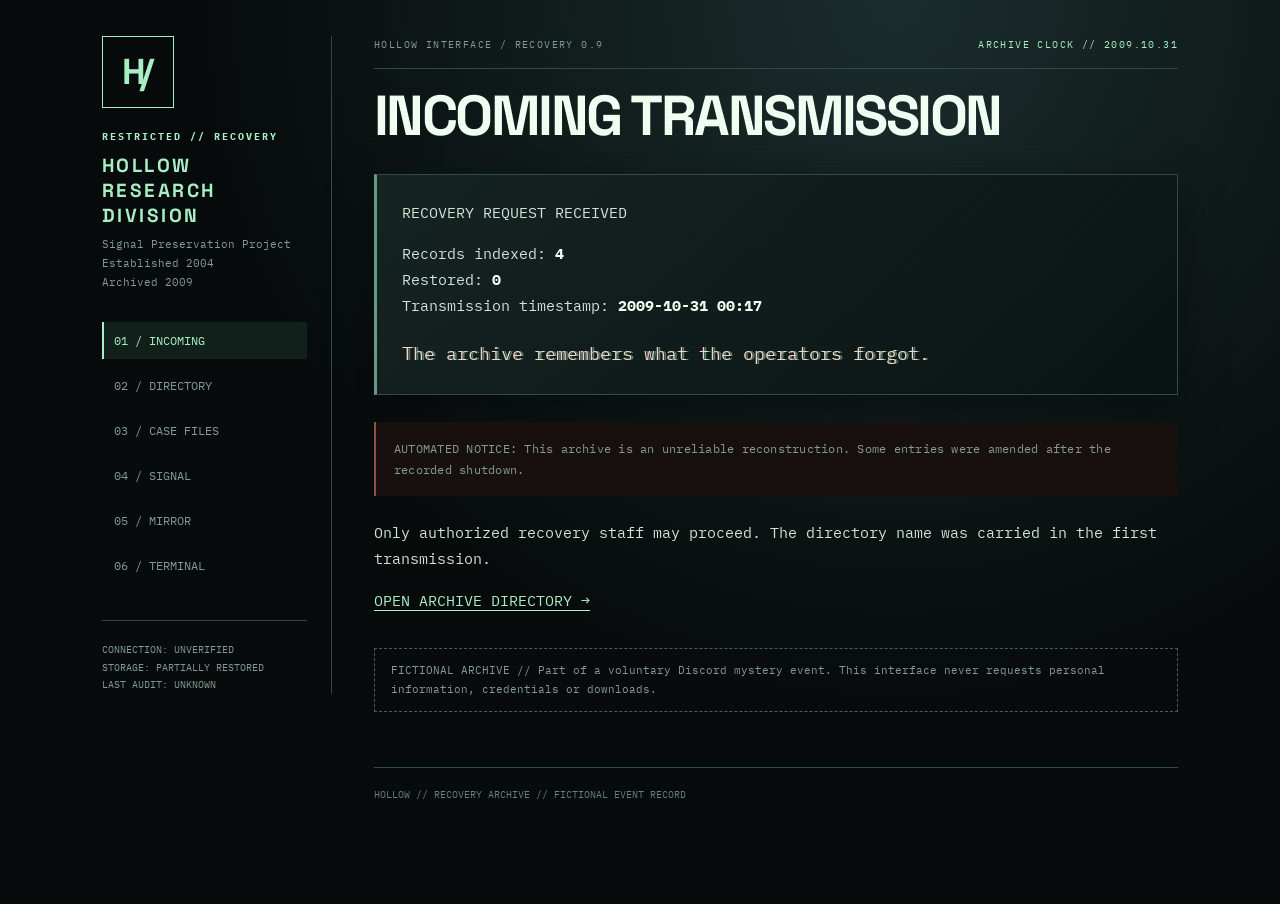
==== index.html @ 8f8886ec "Add files via upload" ====
<!doctype html><html lang="en"><head><meta charset="utf-8"><meta name="viewport" content="width=device-width, initial-scale=1"><meta name="robots" content="noindex"><meta name="theme-color" content="#070b0b"><title>HOLLOW // INCOMING</title><link rel="stylesheet" href="style.css"></head><body><div class="shell"><aside class="sidebar"><div class="seal" aria-hidden="true">H/</div><div class="kicker">RESTRICTED // RECOVERY</div><h2>HOLLOW<br>RESEARCH DIVISION</h2><div class="subtle" style="font-size:11px">Signal Preservation Project<br>Established 2004<br>Archived 2009</div><nav class="side-nav" aria-label="Archive sections"><a href="index.html" class="active">01 / INCOMING</a><a href="archive.html" class="">02 / DIRECTORY</a><a href="casefiles.html" class="">03 / CASE FILES</a><a href="signal.html" class="">04 / SIGNAL</a><a href="mirror.html" class="">05 / MIRROR</a><a href="terminal.html" class="">06 / TERMINAL</a></nav><div class="side-note">CONNECTION: UNVERIFIED<br>STORAGE: PARTIALLY RESTORED<br>LAST AUDIT: UNKNOWN</div></aside><main><div class="topline"><span>HOLLOW INTERFACE / RECOVERY 0.9</span><span id="local-stamp" class="blink">SIGNAL ACTIVE</span></div><h1>INCOMING TRANSMISSION</h1><div class="panel"><p>RECOVERY REQUEST RECEIVED</p><p>Records indexed: <strong>4</strong><br/>Restored: <strong>0</strong><br/>Transmission timestamp: <strong>2009-10-31 00:17</strong></p><p class="glitch">The archive remembers what the operators forgot.</p></div><div class="log">AUTOMATED NOTICE: This archive is an unreliable reconstruction. Some entries were amended after the recorded shutdown.</div><p>Only authorized recovery staff may proceed. The directory name was carried in the first transmission.</p><p><a href="archive.html">OPEN ARCHIVE DIRECTORY →</a></p><div class="content-note">FICTIONAL ARCHIVE // Part of a voluntary Discord mystery event. This interface never requests personal information, credentials or downloads.</div><footer>HOLLOW // RECOVERY ARCHIVE // FICTIONAL EVENT RECORD</footer></main></div><script src="app.js"></script></body></html>
---- style.css ----
@import url('https://fonts.googleapis.com/css2?family=IBM+Plex+Mono:wght@400;500;600;700&family=Space+Grotesk:wght@400;600;700&display=swap');
:root{color-scheme:dark;--bg:#070b0b;--panel:#101819;--border:#314b49;--ink:#d3e5d8;--dim:#849b93;--bright:#a9efc5;--warn:#f39f8b}*{box-sizing:border-box}html{background:var(--bg)}body{margin:0;color:var(--ink);font:15px/1.75 'IBM Plex Mono',monospace;background:radial-gradient(ellipse at 70% 0,#1b2d2d 0,transparent 55%),#070b0b;min-height:100vh}body:before{content:'';position:fixed;inset:0;pointer-events:none;z-index:10;background:repeating-linear-gradient(0deg,transparent 0px,transparent 3px,rgba(0,0,0,.10) 4px);opacity:.32}.shell{max-width:1120px;padding:36px 22px 100px;margin:auto;display:grid;grid-template-columns:230px minmax(0,1fr);gap:42px}.sidebar{border-right:1px solid var(--border);padding-right:24px;position:sticky;top:30px;align-self:start}.seal{border:1px solid var(--bright);color:var(--bright);font:bold 36px/1 'Space Grotesk',sans-serif;display:inline-flex;width:72px;height:72px;align-items:center;justify-content:center;margin-bottom:20px;letter-spacing:-6px;padding-right:7px}.kicker{font-size:10px;letter-spacing:.2em;color:var(--bright);font-weight:700;text-transform:uppercase}.sidebar h2{font:700 19px 'Space Grotesk';letter-spacing:.13em;margin:7px 0}.subtle,.muted{color:var(--dim)}.side-nav{margin-top:30px;display:flex;flex-direction:column;gap:8px}.side-nav a{font-size:12px;color:var(--dim);text-decoration:none;padding:8px 10px;border-left:2px solid transparent}.side-nav a.active{color:var(--bright);border-color:var(--bright);background:#12201b}.side-nav a:hover,a:hover{color:#f2fff1}.side-note{border-top:1px solid var(--border);margin-top:36px;padding-top:20px;font-size:10px;color:var(--dim)}main{min-width:0}h1{font:700 clamp(32px,4.4vw,62px)/1.12 'Space Grotesk',sans-serif;letter-spacing:-.045em;margin:15px 0 18px;color:#f0fff2}h2{font:700 20px 'Space Grotesk';color:var(--bright);margin:0 0 14px}h3{color:var(--bright)}strong{color:#f2fff2}.topline{display:flex;justify-content:space-between;gap:15px;flex-wrap:wrap;border-bottom:1px solid var(--border);padding-bottom:14px;font-size:10px;letter-spacing:.14em;color:var(--dim)}.topline span:last-child{color:var(--bright)}.panel{padding:25px;margin:27px 0;background:linear-gradient(135deg,rgba(22,36,35,.97),rgba(10,19,19,.97));border:1px solid var(--border);border-left:3px solid #659b85;box-shadow:0 15px 45px #0006}.panel p:first-child{margin-top:0}.panel p:last-child{margin-bottom:0}pre{white-space:pre-wrap;overflow-wrap:anywhere;background:#080f0f;border:1px solid #2a413f;padding:18px;color:#dbefd9;font:13px/1.8 'IBM Plex Mono',monospace}a{color:var(--bright);text-underline-offset:4px}label{display:block;letter-spacing:.12em;color:var(--dim);font-size:11px;margin-bottom:13px}input{background:#081111;color:#e3ffeb;border:1px solid #537b6e;padding:14px;font:600 16px 'IBM Plex Mono';width:min(100%,290px);outline-offset:4px}button{cursor:pointer;padding:15px 23px;color:#09130c;background:var(--bright);font:700 12px 'IBM Plex Mono';border:0;letter-spacing:.1em;margin-top:5px}button:hover{background:#d4ffe0}button:focus-visible,a:focus-visible{outline:2px solid white;outline-offset:3px}audio{width:100%;margin:15px 0;filter:grayscale(1) sepia(.3)}.err{color:var(--warn)}.ok{color:var(--bright)}.glitch{font-size:18px;color:#f2d7c7;text-shadow:2px 0 #537b6e}.content-note{border:1px dashed #496058;color:var(--dim);font-size:11px;padding:12px 16px;margin-top:34px}footer{margin-top:55px;font-size:10px;color:#66827a;border-top:1px solid var(--border);padding-top:18px}.blink{animation:blink 1.2s step-end infinite}@keyframes blink{50%{opacity:.15}}.log{font-size:12px;letter-spacing:.02em;color:var(--dim);padding:16px 18px;border-left:2px solid #8e514b;margin:24px 0;background:#180f0f}.doc-list{display:grid;gap:10px}.doc-list a{border:1px solid var(--border);padding:14px 16px;text-decoration:none}.doc-list a:hover{background:#14241e}@media(max-width:760px){.shell{display:block;padding:18px 16px 50px}.sidebar{position:static;border:0;border-bottom:1px solid var(--border);padding:0 0 18px;margin-bottom:24px}.seal{width:46px;height:46px;font-size:26px}.side-nav{flex-direction:row;flex-wrap:wrap;margin-top:12px;gap:4px}.side-nav a{padding:5px 8px;font-size:10px}.side-note{display:none}.panel{padding:17px}h1{font-size:36px}pre{font-size:12px;padding:12px}}@media(prefers-reduced-motion:reduce){.blink{animation:none}}
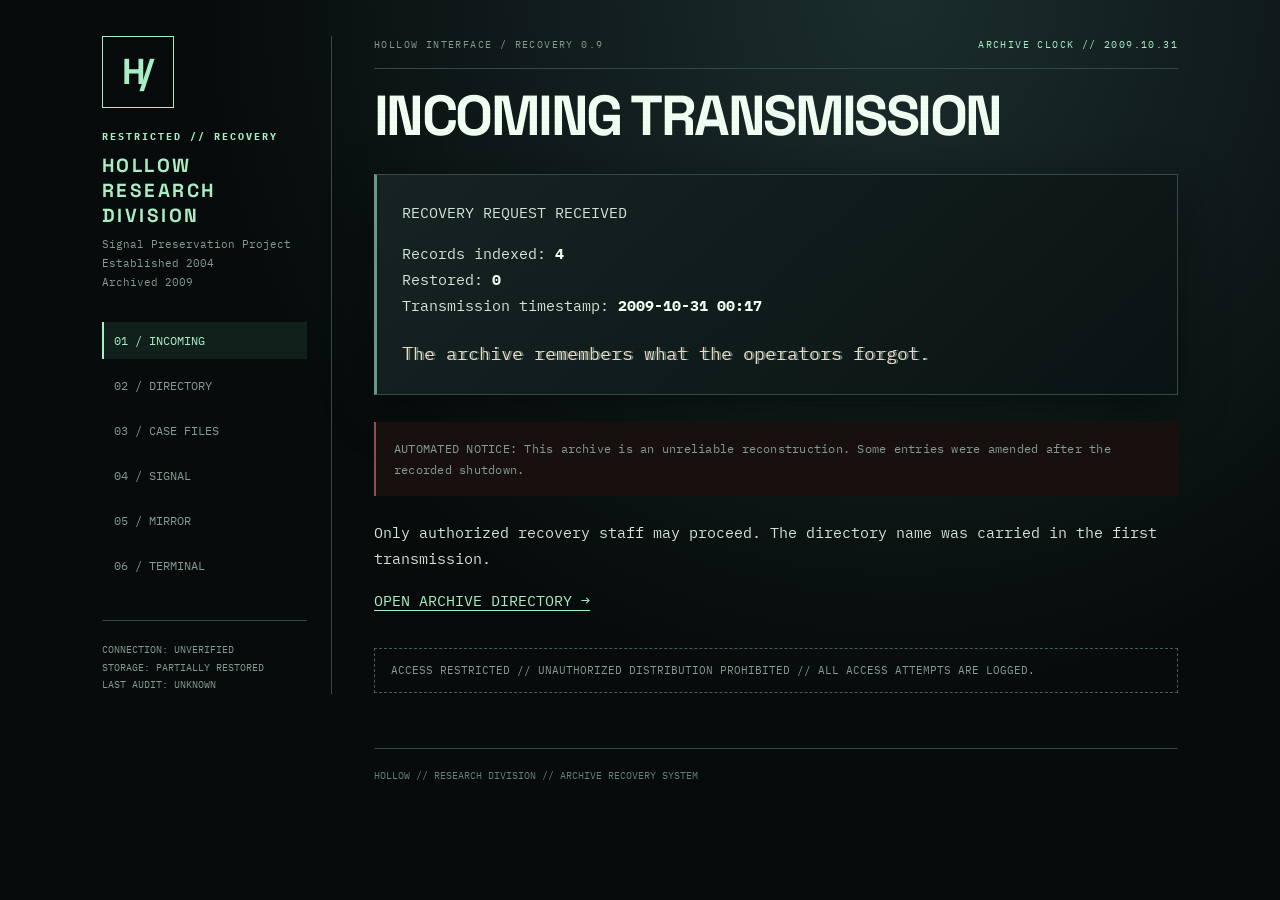
==== commit 1bb35e1f: "Add files via upload" ====
--- a/index.html
+++ b/index.html
@@ -1 +1 @@
-<!doctype html><html lang="en"><head><meta charset="utf-8"><meta name="viewport" content="width=device-width, initial-scale=1"><meta name="robots" content="noindex"><meta name="theme-color" content="#070b0b"><title>HOLLOW // INCOMING</title><link rel="stylesheet" href="style.css"></head><body><div class="shell"><aside class="sidebar"><div class="seal" aria-hidden="true">H/</div><div class="kicker">RESTRICTED // RECOVERY</div><h2>HOLLOW<br>RESEARCH DIVISION</h2><div class="subtle" style="font-size:11px">Signal Preservation Project<br>Established 2004<br>Archived 2009</div><nav class="side-nav" aria-label="Archive sections"><a href="index.html" class="active">01 / INCOMING</a><a href="archive.html" class="">02 / DIRECTORY</a><a href="casefiles.html" class="">03 / CASE FILES</a><a href="signal.html" class="">04 / SIGNAL</a><a href="mirror.html" class="">05 / MIRROR</a><a href="terminal.html" class="">06 / TERMINAL</a></nav><div class="side-note">CONNECTION: UNVERIFIED<br>STORAGE: PARTIALLY RESTORED<br>LAST AUDIT: UNKNOWN</div></aside><main><div class="topline"><span>HOLLOW INTERFACE / RECOVERY 0.9</span><span id="local-stamp" class="blink">SIGNAL ACTIVE</span></div><h1>INCOMING TRANSMISSION</h1><div class="panel"><p>RECOVERY REQUEST RECEIVED</p><p>Records indexed: <strong>4</strong><br/>Restored: <strong>0</strong><br/>Transmission timestamp: <strong>2009-10-31 00:17</strong></p><p class="glitch">The archive remembers what the operators forgot.</p></div><div class="log">AUTOMATED NOTICE: This archive is an unreliable reconstruction. Some entries were amended after the recorded shutdown.</div><p>Only authorized recovery staff may proceed. The directory name was carried in the first transmission.</p><p><a href="archive.html">OPEN ARCHIVE DIRECTORY →</a></p><div class="content-note">FICTIONAL ARCHIVE // Part of a voluntary Discord mystery event. This interface never requests personal information, credentials or downloads.</div><footer>HOLLOW // RECOVERY ARCHIVE // FICTIONAL EVENT RECORD</footer></main></div><script src="app.js"></script></body></html>+<!doctype html><html lang="en"><head><meta charset="utf-8"><meta name="viewport" content="width=device-width, initial-scale=1"><meta name="robots" content="noindex"><meta name="theme-color" content="#070b0b"><title>HOLLOW // INCOMING</title><link rel="stylesheet" href="style.css"></head><body><div class="shell"><aside class="sidebar"><div class="seal" aria-hidden="true">H/</div><div class="kicker">RESTRICTED // RECOVERY</div><h2>HOLLOW<br>RESEARCH DIVISION</h2><div class="subtle" style="font-size:11px">Signal Preservation Project<br>Established 2004<br>Archived 2009</div><nav class="side-nav" aria-label="Archive sections"><a href="index.html" class="active">01 / INCOMING</a><a href="archive.html" class="">02 / DIRECTORY</a><a href="casefiles.html" class="">03 / CASE FILES</a><a href="signal.html" class="">04 / SIGNAL</a><a href="mirror.html" class="">05 / MIRROR</a><a href="terminal.html" class="">06 / TERMINAL</a></nav><div class="side-note">CONNECTION: UNVERIFIED<br>STORAGE: PARTIALLY RESTORED<br>LAST AUDIT: UNKNOWN</div></aside><main><div class="topline"><span>HOLLOW INTERFACE / RECOVERY 0.9</span><span id="local-stamp" class="blink">SIGNAL ACTIVE</span></div><h1>INCOMING TRANSMISSION</h1><div class="panel"><p>RECOVERY REQUEST RECEIVED</p><p>Records indexed: <strong>4</strong><br/>Restored: <strong>0</strong><br/>Transmission timestamp: <strong>2009-10-31 00:17</strong></p><p class="glitch">The archive remembers what the operators forgot.</p></div><div class="log">AUTOMATED NOTICE: This archive is an unreliable reconstruction. Some entries were amended after the recorded shutdown.</div><p>Only authorized recovery staff may proceed. The directory name was carried in the first transmission.</p><p><a href="archive.html">OPEN ARCHIVE DIRECTORY →</a></p><div class="content-note">ACCESS RESTRICTED // UNAUTHORIZED DISTRIBUTION PROHIBITED // ALL ACCESS ATTEMPTS ARE LOGGED.</div><footer>HOLLOW // RESEARCH DIVISION // ARCHIVE RECOVERY SYSTEM</footer></main></div><script src="app.js"></script></body></html>
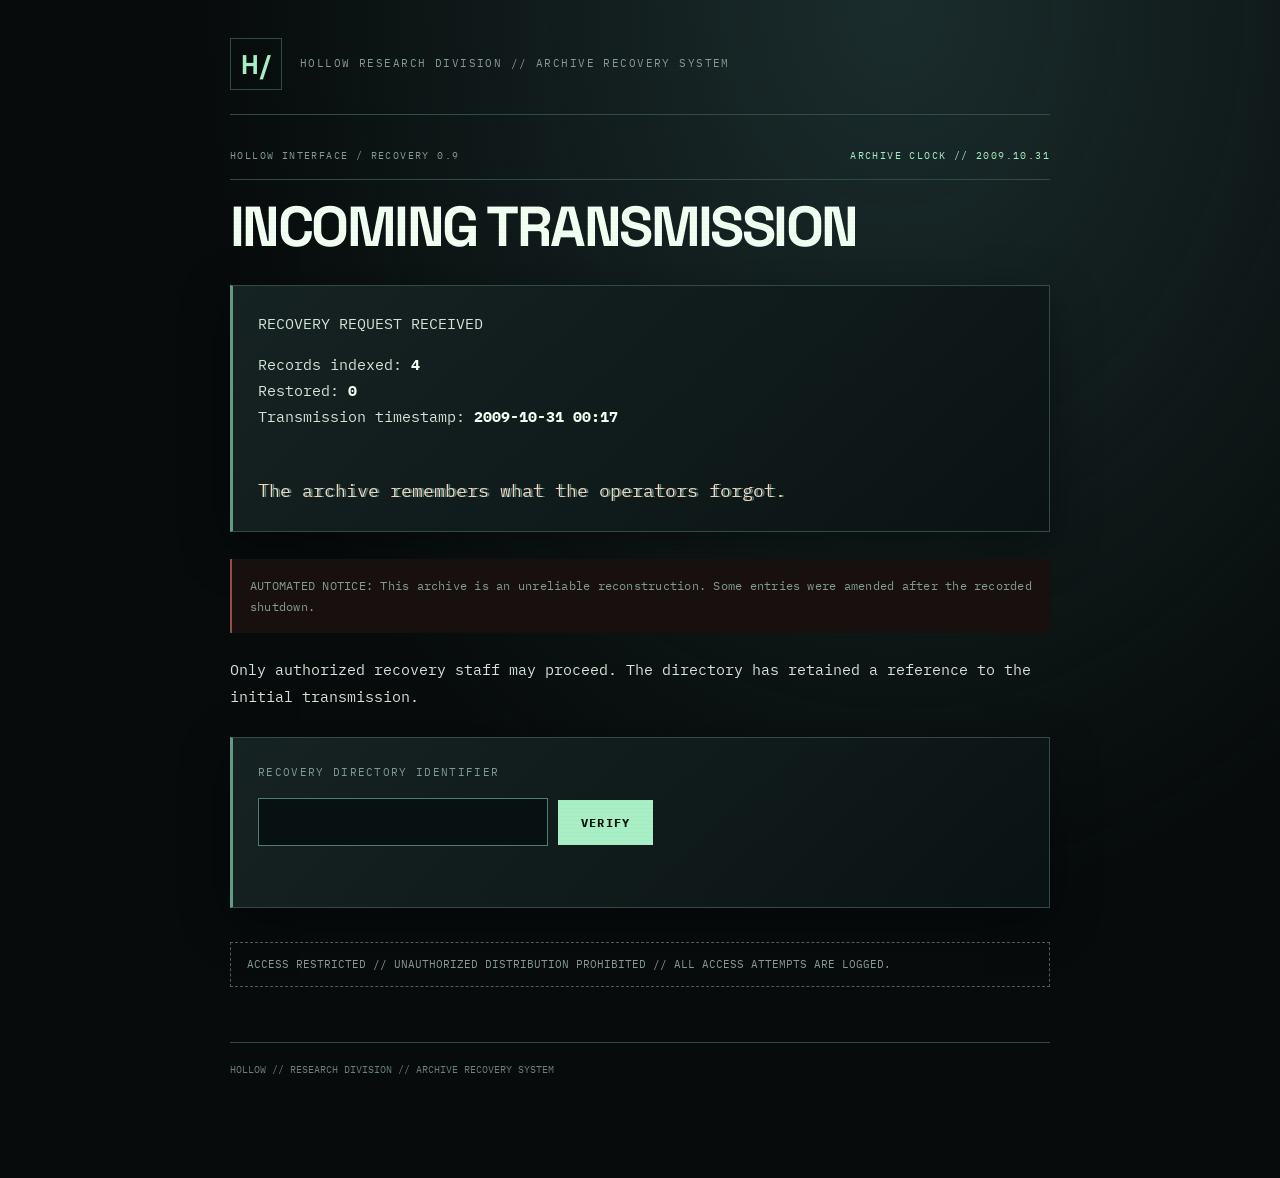
==== commit 28842689: "Add files via upload" ====
--- a/index.html
+++ b/index.html
@@ -1 +1,2 @@
-<!doctype html><html lang="en"><head><meta charset="utf-8"><meta name="viewport" content="width=device-width, initial-scale=1"><meta name="robots" content="noindex"><meta name="theme-color" content="#070b0b"><title>HOLLOW // INCOMING</title><link rel="stylesheet" href="style.css"></head><body><div class="shell"><aside class="sidebar"><div class="seal" aria-hidden="true">H/</div><div class="kicker">RESTRICTED // RECOVERY</div><h2>HOLLOW<br>RESEARCH DIVISION</h2><div class="subtle" style="font-size:11px">Signal Preservation Project<br>Established 2004<br>Archived 2009</div><nav class="side-nav" aria-label="Archive sections"><a href="index.html" class="active">01 / INCOMING</a><a href="archive.html" class="">02 / DIRECTORY</a><a href="casefiles.html" class="">03 / CASE FILES</a><a href="signal.html" class="">04 / SIGNAL</a><a href="mirror.html" class="">05 / MIRROR</a><a href="terminal.html" class="">06 / TERMINAL</a></nav><div class="side-note">CONNECTION: UNVERIFIED<br>STORAGE: PARTIALLY RESTORED<br>LAST AUDIT: UNKNOWN</div></aside><main><div class="topline"><span>HOLLOW INTERFACE / RECOVERY 0.9</span><span id="local-stamp" class="blink">SIGNAL ACTIVE</span></div><h1>INCOMING TRANSMISSION</h1><div class="panel"><p>RECOVERY REQUEST RECEIVED</p><p>Records indexed: <strong>4</strong><br/>Restored: <strong>0</strong><br/>Transmission timestamp: <strong>2009-10-31 00:17</strong></p><p class="glitch">The archive remembers what the operators forgot.</p></div><div class="log">AUTOMATED NOTICE: This archive is an unreliable reconstruction. Some entries were amended after the recorded shutdown.</div><p>Only authorized recovery staff may proceed. The directory name was carried in the first transmission.</p><p><a href="archive.html">OPEN ARCHIVE DIRECTORY →</a></p><div class="content-note">ACCESS RESTRICTED // UNAUTHORIZED DISTRIBUTION PROHIBITED // ALL ACCESS ATTEMPTS ARE LOGGED.</div><footer>HOLLOW // RESEARCH DIVISION // ARCHIVE RECOVERY SYSTEM</footer></main></div><script src="app.js"></script></body></html>+<!DOCTYPE html>
+<html lang="en"><head><meta charset="utf-8"/><meta content="width=device-width, initial-scale=1" name="viewport"/><meta content="noindex" name="robots"/><meta content="#070b0b" name="theme-color"/><title>HOLLOW // INCOMING</title><link href="style.css" rel="stylesheet"/></head><body><div class="shell"><main><header class="archive-banner"><span class="archive-mark">H/</span><span>HOLLOW RESEARCH DIVISION  //  ARCHIVE RECOVERY SYSTEM</span></header><div class="topline"><span>HOLLOW INTERFACE / RECOVERY 0.9</span><span class="blink" id="local-stamp">SIGNAL ACTIVE</span></div><h1>INCOMING TRANSMISSION</h1><div class="panel"><p>RECOVERY REQUEST RECEIVED</p><p>Records indexed: <strong>4</strong><br>Restored: <strong>0</strong><br>Transmission timestamp: <strong>2009-10-31 00:17</strong></br></br></p><p class="glitch">The archive remembers what the operators forgot.</p></div><div class="log">AUTOMATED NOTICE: This archive is an unreliable reconstruction. Some entries were amended after the recorded shutdown.</div><p>Only authorized recovery staff may proceed. The directory has retained a reference to the initial transmission.</p><div class="panel recovery-gate"><label for="code">RECOVERY DIRECTORY IDENTIFIER</label><input aria-label="Directory identifier" autocomplete="off" id="code" spellcheck="false"/><button class="recovery-submit" data-proof="53a93db30240ee026d820000fd6d54d78cdc59f7e8d24b2636468ecc0ff9229b" data-salt="hollow-entry-2009-v1" data-target="archive.html">VERIFY</button><div aria-live="polite" id="response"></div></div><div class="content-note">ACCESS RESTRICTED // UNAUTHORIZED DISTRIBUTION PROHIBITED // ALL ACCESS ATTEMPTS ARE LOGGED.</div><footer>HOLLOW // RESEARCH DIVISION // ARCHIVE RECOVERY SYSTEM</footer></main></div><script src="app.js"></script></body></html>
--- a/style.css
+++ b/style.css
@@ -1,2 +1,5 @@
 @import url('https://fonts.googleapis.com/css2?family=IBM+Plex+Mono:wght@400;500;600;700&family=Space+Grotesk:wght@400;600;700&display=swap');
 :root{color-scheme:dark;--bg:#070b0b;--panel:#101819;--border:#314b49;--ink:#d3e5d8;--dim:#849b93;--bright:#a9efc5;--warn:#f39f8b}*{box-sizing:border-box}html{background:var(--bg)}body{margin:0;color:var(--ink);font:15px/1.75 'IBM Plex Mono',monospace;background:radial-gradient(ellipse at 70% 0,#1b2d2d 0,transparent 55%),#070b0b;min-height:100vh}body:before{content:'';position:fixed;inset:0;pointer-events:none;z-index:10;background:repeating-linear-gradient(0deg,transparent 0px,transparent 3px,rgba(0,0,0,.10) 4px);opacity:.32}.shell{max-width:1120px;padding:36px 22px 100px;margin:auto;display:grid;grid-template-columns:230px minmax(0,1fr);gap:42px}.sidebar{border-right:1px solid var(--border);padding-right:24px;position:sticky;top:30px;align-self:start}.seal{border:1px solid var(--bright);color:var(--bright);font:bold 36px/1 'Space Grotesk',sans-serif;display:inline-flex;width:72px;height:72px;align-items:center;justify-content:center;margin-bottom:20px;letter-spacing:-6px;padding-right:7px}.kicker{font-size:10px;letter-spacing:.2em;color:var(--bright);font-weight:700;text-transform:uppercase}.sidebar h2{font:700 19px 'Space Grotesk';letter-spacing:.13em;margin:7px 0}.subtle,.muted{color:var(--dim)}.side-nav{margin-top:30px;display:flex;flex-direction:column;gap:8px}.side-nav a{font-size:12px;color:var(--dim);text-decoration:none;padding:8px 10px;border-left:2px solid transparent}.side-nav a.active{color:var(--bright);border-color:var(--bright);background:#12201b}.side-nav a:hover,a:hover{color:#f2fff1}.side-note{border-top:1px solid var(--border);margin-top:36px;padding-top:20px;font-size:10px;color:var(--dim)}main{min-width:0}h1{font:700 clamp(32px,4.4vw,62px)/1.12 'Space Grotesk',sans-serif;letter-spacing:-.045em;margin:15px 0 18px;color:#f0fff2}h2{font:700 20px 'Space Grotesk';color:var(--bright);margin:0 0 14px}h3{color:var(--bright)}strong{color:#f2fff2}.topline{display:flex;justify-content:space-between;gap:15px;flex-wrap:wrap;border-bottom:1px solid var(--border);padding-bottom:14px;font-size:10px;letter-spacing:.14em;color:var(--dim)}.topline span:last-child{color:var(--bright)}.panel{padding:25px;margin:27px 0;background:linear-gradient(135deg,rgba(22,36,35,.97),rgba(10,19,19,.97));border:1px solid var(--border);border-left:3px solid #659b85;box-shadow:0 15px 45px #0006}.panel p:first-child{margin-top:0}.panel p:last-child{margin-bottom:0}pre{white-space:pre-wrap;overflow-wrap:anywhere;background:#080f0f;border:1px solid #2a413f;padding:18px;color:#dbefd9;font:13px/1.8 'IBM Plex Mono',monospace}a{color:var(--bright);text-underline-offset:4px}label{display:block;letter-spacing:.12em;color:var(--dim);font-size:11px;margin-bottom:13px}input{background:#081111;color:#e3ffeb;border:1px solid #537b6e;padding:14px;font:600 16px 'IBM Plex Mono';width:min(100%,290px);outline-offset:4px}button{cursor:pointer;padding:15px 23px;color:#09130c;background:var(--bright);font:700 12px 'IBM Plex Mono';border:0;letter-spacing:.1em;margin-top:5px}button:hover{background:#d4ffe0}button:focus-visible,a:focus-visible{outline:2px solid white;outline-offset:3px}audio{width:100%;margin:15px 0;filter:grayscale(1) sepia(.3)}.err{color:var(--warn)}.ok{color:var(--bright)}.glitch{font-size:18px;color:#f2d7c7;text-shadow:2px 0 #537b6e}.content-note{border:1px dashed #496058;color:var(--dim);font-size:11px;padding:12px 16px;margin-top:34px}footer{margin-top:55px;font-size:10px;color:#66827a;border-top:1px solid var(--border);padding-top:18px}.blink{animation:blink 1.2s step-end infinite}@keyframes blink{50%{opacity:.15}}.log{font-size:12px;letter-spacing:.02em;color:var(--dim);padding:16px 18px;border-left:2px solid #8e514b;margin:24px 0;background:#180f0f}.doc-list{display:grid;gap:10px}.doc-list a{border:1px solid var(--border);padding:14px 16px;text-decoration:none}.doc-list a:hover{background:#14241e}@media(max-width:760px){.shell{display:block;padding:18px 16px 50px}.sidebar{position:static;border:0;border-bottom:1px solid var(--border);padding:0 0 18px;margin-bottom:24px}.seal{width:46px;height:46px;font-size:26px}.side-nav{flex-direction:row;flex-wrap:wrap;margin-top:12px;gap:4px}.side-nav a{padding:5px 8px;font-size:10px}.side-note{display:none}.panel{padding:17px}h1{font-size:36px}pre{font-size:12px;padding:12px}}@media(prefers-reduced-motion:reduce){.blink{animation:none}}
+
+/* Minimal sequential recovery interface: no navigation to future material */
+.shell{display:block;max-width:920px;padding-top:38px}main{width:100%;max-width:820px;margin:auto}.archive-banner{display:flex;align-items:center;gap:18px;padding:0 0 24px;border-bottom:1px solid var(--border);color:var(--dim);font-size:11px;letter-spacing:.13em;margin-bottom:32px}.archive-mark{font:bold 27px/1 'Space Grotesk',sans-serif;color:var(--bright);display:grid;place-items:center;border:1px solid var(--border);width:52px;height:52px;flex-shrink:0}.recovery-gate input{margin-right:10px}.recovery-gate #response,.panel #response{margin-top:13px;min-height:1.5em}button:disabled{opacity:.5;cursor:progress}@media(max-width:760px){.shell{padding-top:20px}.archive-banner{font-size:9px;letter-spacing:.07em}.recovery-gate input{width:100%;margin-bottom:12px}.recovery-gate button{width:100%}}
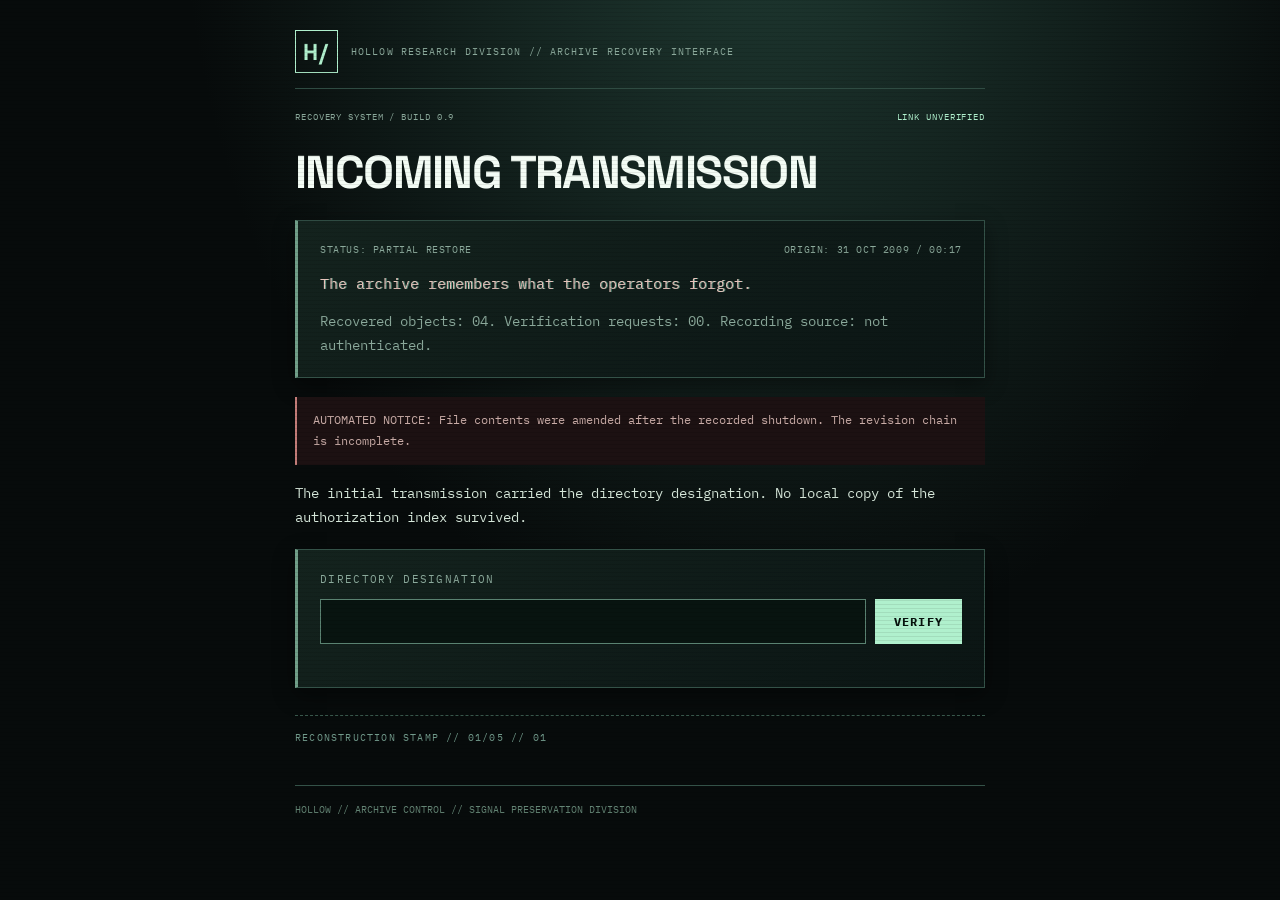
==== commit 89c0be2d: "Add files via upload" ====
--- a/index.html
+++ b/index.html
@@ -1,2 +1 @@
-<!DOCTYPE html>
-<html lang="en"><head><meta charset="utf-8"/><meta content="width=device-width, initial-scale=1" name="viewport"/><meta content="noindex" name="robots"/><meta content="#070b0b" name="theme-color"/><title>HOLLOW // INCOMING</title><link href="style.css" rel="stylesheet"/></head><body><div class="shell"><main><header class="archive-banner"><span class="archive-mark">H/</span><span>HOLLOW RESEARCH DIVISION  //  ARCHIVE RECOVERY SYSTEM</span></header><div class="topline"><span>HOLLOW INTERFACE / RECOVERY 0.9</span><span class="blink" id="local-stamp">SIGNAL ACTIVE</span></div><h1>INCOMING TRANSMISSION</h1><div class="panel"><p>RECOVERY REQUEST RECEIVED</p><p>Records indexed: <strong>4</strong><br>Restored: <strong>0</strong><br>Transmission timestamp: <strong>2009-10-31 00:17</strong></br></br></p><p class="glitch">The archive remembers what the operators forgot.</p></div><div class="log">AUTOMATED NOTICE: This archive is an unreliable reconstruction. Some entries were amended after the recorded shutdown.</div><p>Only authorized recovery staff may proceed. The directory has retained a reference to the initial transmission.</p><div class="panel recovery-gate"><label for="code">RECOVERY DIRECTORY IDENTIFIER</label><input aria-label="Directory identifier" autocomplete="off" id="code" spellcheck="false"/><button class="recovery-submit" data-proof="53a93db30240ee026d820000fd6d54d78cdc59f7e8d24b2636468ecc0ff9229b" data-salt="hollow-entry-2009-v1" data-target="archive.html">VERIFY</button><div aria-live="polite" id="response"></div></div><div class="content-note">ACCESS RESTRICTED // UNAUTHORIZED DISTRIBUTION PROHIBITED // ALL ACCESS ATTEMPTS ARE LOGGED.</div><footer>HOLLOW // RESEARCH DIVISION // ARCHIVE RECOVERY SYSTEM</footer></main></div><script src="app.js"></script></body></html>+<!doctype html><html lang="en"><head><meta charset="utf-8"><meta name="viewport" content="width=device-width,initial-scale=1"><meta name="robots" content="noindex"><meta name="theme-color" content="#070b0b"><title>HOLLOW // INCOMING TRANSMISSION</title><link rel="stylesheet" href="style.css"></head><body><div class="shell"><main><header class="archive-banner"><span class="archive-mark">H/</span><span>HOLLOW RESEARCH DIVISION // ARCHIVE RECOVERY INTERFACE</span></header><div class="topline"><span>RECOVERY SYSTEM / BUILD 0.9</span><span class="blink">LINK UNVERIFIED</span></div><h1>INCOMING TRANSMISSION</h1><section class="panel"><div class="file-meta"><span>STATUS: PARTIAL RESTORE</span><span>ORIGIN: 31 OCT 2009 / 00:17</span></div><p class="lead glitch">The archive remembers what the operators forgot.</p><p class="muted">Recovered objects: 04. Verification requests: 00. Recording source: not authenticated.</p></section><div class="log">AUTOMATED NOTICE: File contents were amended after the recorded shutdown. The revision chain is incomplete.</div><p>The initial transmission carried the directory designation. No local copy of the authorization index survived.</p><section class="panel recovery-gate"><label for="code">DIRECTORY DESIGNATION</label><div class="gate-line"><input id="code" spellcheck="false" aria-label="Recovery identifier" autocomplete="off"><button type="button" data-proof="4e0d2e4d7b8f8f102d0a1e67c3f7d1342d7f754fc5b1264f3a7b0badd28a02c8" data-salt="hollow-v2-recovery-archive" data-next="archive.html">VERIFY</button></div><div id="response" role="status" aria-live="polite"></div></section><div class="stamp">RECONSTRUCTION STAMP // 01/05 // 01</div><footer>HOLLOW // ARCHIVE CONTROL // SIGNAL PRESERVATION DIVISION</footer></main></div><script src="app.js"></script></body></html>
--- a/style.css
+++ b/style.css
@@ -1,5 +1,6 @@
 @import url('https://fonts.googleapis.com/css2?family=IBM+Plex+Mono:wght@400;500;600;700&family=Space+Grotesk:wght@400;600;700&display=swap');
-:root{color-scheme:dark;--bg:#070b0b;--panel:#101819;--border:#314b49;--ink:#d3e5d8;--dim:#849b93;--bright:#a9efc5;--warn:#f39f8b}*{box-sizing:border-box}html{background:var(--bg)}body{margin:0;color:var(--ink);font:15px/1.75 'IBM Plex Mono',monospace;background:radial-gradient(ellipse at 70% 0,#1b2d2d 0,transparent 55%),#070b0b;min-height:100vh}body:before{content:'';position:fixed;inset:0;pointer-events:none;z-index:10;background:repeating-linear-gradient(0deg,transparent 0px,transparent 3px,rgba(0,0,0,.10) 4px);opacity:.32}.shell{max-width:1120px;padding:36px 22px 100px;margin:auto;display:grid;grid-template-columns:230px minmax(0,1fr);gap:42px}.sidebar{border-right:1px solid var(--border);padding-right:24px;position:sticky;top:30px;align-self:start}.seal{border:1px solid var(--bright);color:var(--bright);font:bold 36px/1 'Space Grotesk',sans-serif;display:inline-flex;width:72px;height:72px;align-items:center;justify-content:center;margin-bottom:20px;letter-spacing:-6px;padding-right:7px}.kicker{font-size:10px;letter-spacing:.2em;color:var(--bright);font-weight:700;text-transform:uppercase}.sidebar h2{font:700 19px 'Space Grotesk';letter-spacing:.13em;margin:7px 0}.subtle,.muted{color:var(--dim)}.side-nav{margin-top:30px;display:flex;flex-direction:column;gap:8px}.side-nav a{font-size:12px;color:var(--dim);text-decoration:none;padding:8px 10px;border-left:2px solid transparent}.side-nav a.active{color:var(--bright);border-color:var(--bright);background:#12201b}.side-nav a:hover,a:hover{color:#f2fff1}.side-note{border-top:1px solid var(--border);margin-top:36px;padding-top:20px;font-size:10px;color:var(--dim)}main{min-width:0}h1{font:700 clamp(32px,4.4vw,62px)/1.12 'Space Grotesk',sans-serif;letter-spacing:-.045em;margin:15px 0 18px;color:#f0fff2}h2{font:700 20px 'Space Grotesk';color:var(--bright);margin:0 0 14px}h3{color:var(--bright)}strong{color:#f2fff2}.topline{display:flex;justify-content:space-between;gap:15px;flex-wrap:wrap;border-bottom:1px solid var(--border);padding-bottom:14px;font-size:10px;letter-spacing:.14em;color:var(--dim)}.topline span:last-child{color:var(--bright)}.panel{padding:25px;margin:27px 0;background:linear-gradient(135deg,rgba(22,36,35,.97),rgba(10,19,19,.97));border:1px solid var(--border);border-left:3px solid #659b85;box-shadow:0 15px 45px #0006}.panel p:first-child{margin-top:0}.panel p:last-child{margin-bottom:0}pre{white-space:pre-wrap;overflow-wrap:anywhere;background:#080f0f;border:1px solid #2a413f;padding:18px;color:#dbefd9;font:13px/1.8 'IBM Plex Mono',monospace}a{color:var(--bright);text-underline-offset:4px}label{display:block;letter-spacing:.12em;color:var(--dim);font-size:11px;margin-bottom:13px}input{background:#081111;color:#e3ffeb;border:1px solid #537b6e;padding:14px;font:600 16px 'IBM Plex Mono';width:min(100%,290px);outline-offset:4px}button{cursor:pointer;padding:15px 23px;color:#09130c;background:var(--bright);font:700 12px 'IBM Plex Mono';border:0;letter-spacing:.1em;margin-top:5px}button:hover{background:#d4ffe0}button:focus-visible,a:focus-visible{outline:2px solid white;outline-offset:3px}audio{width:100%;margin:15px 0;filter:grayscale(1) sepia(.3)}.err{color:var(--warn)}.ok{color:var(--bright)}.glitch{font-size:18px;color:#f2d7c7;text-shadow:2px 0 #537b6e}.content-note{border:1px dashed #496058;color:var(--dim);font-size:11px;padding:12px 16px;margin-top:34px}footer{margin-top:55px;font-size:10px;color:#66827a;border-top:1px solid var(--border);padding-top:18px}.blink{animation:blink 1.2s step-end infinite}@keyframes blink{50%{opacity:.15}}.log{font-size:12px;letter-spacing:.02em;color:var(--dim);padding:16px 18px;border-left:2px solid #8e514b;margin:24px 0;background:#180f0f}.doc-list{display:grid;gap:10px}.doc-list a{border:1px solid var(--border);padding:14px 16px;text-decoration:none}.doc-list a:hover{background:#14241e}@media(max-width:760px){.shell{display:block;padding:18px 16px 50px}.sidebar{position:static;border:0;border-bottom:1px solid var(--border);padding:0 0 18px;margin-bottom:24px}.seal{width:46px;height:46px;font-size:26px}.side-nav{flex-direction:row;flex-wrap:wrap;margin-top:12px;gap:4px}.side-nav a{padding:5px 8px;font-size:10px}.side-note{display:none}.panel{padding:17px}h1{font-size:36px}pre{font-size:12px;padding:12px}}@media(prefers-reduced-motion:reduce){.blink{animation:none}}
-
-/* Minimal sequential recovery interface: no navigation to future material */
-.shell{display:block;max-width:920px;padding-top:38px}main{width:100%;max-width:820px;margin:auto}.archive-banner{display:flex;align-items:center;gap:18px;padding:0 0 24px;border-bottom:1px solid var(--border);color:var(--dim);font-size:11px;letter-spacing:.13em;margin-bottom:32px}.archive-mark{font:bold 27px/1 'Space Grotesk',sans-serif;color:var(--bright);display:grid;place-items:center;border:1px solid var(--border);width:52px;height:52px;flex-shrink:0}.recovery-gate input{margin-right:10px}.recovery-gate #response,.panel #response{margin-top:13px;min-height:1.5em}button:disabled{opacity:.5;cursor:progress}@media(max-width:760px){.shell{padding-top:20px}.archive-banner{font-size:9px;letter-spacing:.07em}.recovery-gate input{width:100%;margin-bottom:12px}.recovery-gate button{width:100%}}
+:root{color-scheme:dark;--bg:#070b0b;--paper:#101b19;--border:#345248;--ink:#d7e8db;--dim:#8ba99b;--mint:#b0f0cd;--red:#c47d79}*{box-sizing:border-box}
+html{background:var(--bg);scroll-behavior:smooth}body{margin:0;min-height:100vh;background:radial-gradient(ellipse at 60% -15%,#203b33 0%,transparent 54%),#070b0b;color:var(--ink);font:14px/1.74 'IBM Plex Mono',Consolas,monospace}
+body:before{content:'';position:fixed;inset:0;pointer-events:none;z-index:50;opacity:.16;background:repeating-linear-gradient(0deg,transparent 0px,transparent 3px,#000 4px)}
+.shell{width:min(100% - 34px,690px);margin:0 auto;padding:30px 0 70px}main{min-width:0}.archive-banner{display:flex;align-items:center;gap:13px;border-bottom:1px solid var(--border);padding-bottom:15px;color:var(--dim);font-size:10px;letter-spacing:.11em}.archive-mark{font:700 23px 'Space Grotesk',sans-serif;border:1px solid var(--mint);width:43px;height:43px;display:grid;place-items:center;color:var(--mint);flex:0 0 auto}.topline{display:flex;justify-content:space-between;flex-wrap:wrap;gap:9px;padding:20px 0 8px;color:var(--dim);font-size:9px;letter-spacing:.1em}.topline>span:last-child{color:var(--mint)}
+h1{font:700 clamp(28px,6.6vw,46px)/1.12 'Space Grotesk',sans-serif;letter-spacing:-.035em;margin:14px 0 22px;color:#f3fcf5}h2{font:700 18px 'Space Grotesk',sans-serif;letter-spacing:.01em;color:var(--mint);margin:0 0 12px}p{margin:12px 0}.panel{border:1px solid var(--border);border-left:3px solid #719f89;background:linear-gradient(145deg,#14231e,#0b1514);padding:20px 22px;margin:19px 0;box-shadow:0 7px 20px #0006}.panel.warn{border-left-color:var(--red)}.panel p:first-child{margin-top:0}.panel p:last-child{margin-bottom:0}.lead{font-size:15px}.muted{color:var(--dim)}.micro{font-size:10px;color:var(--dim);letter-spacing:.05em}.kicker{font-size:11px;letter-spacing:.15em;color:var(--mint);font-weight:600}strong{color:#f2fff2}pre{white-space:pre-wrap;overflow-wrap:anywhere;padding:15px;border:1px solid #2d443d;background:#08100e;font:12px/1.85 'IBM Plex Mono',Consolas,monospace;color:#e0eee4;margin:13px 0}a{color:var(--mint);text-underline-offset:4px}.log{border-left:2px solid var(--red);background:#1c1112;padding:13px 16px;margin:16px 0;color:#c9aca7;font-size:12px}.rule{height:1px;background:var(--border);margin:23px 0}.file-meta{display:flex;flex-wrap:wrap;justify-content:space-between;gap:6px;color:var(--dim);font-size:10px;letter-spacing:.06em}.stamp{font-size:10px;letter-spacing:.12em;color:#719a8b;border-top:1px dashed #38574b;margin-top:27px;padding-top:13px}.glitch{color:#e7c4bc;text-shadow:1px 0 #538d7a}.recovery-gate label{display:block;font-size:11px;letter-spacing:.12em;color:var(--dim);margin-bottom:10px}.gate-line{display:flex;gap:9px;flex-wrap:wrap}.gate-line input{flex:1;min-width:170px;background:#081410;border:1px solid #5a8271;padding:12px 14px;color:#e3ffec;font:600 16px 'IBM Plex Mono',monospace;min-height:45px;letter-spacing:.08em}.gate-line button{border:0;background:var(--mint);color:#07120d;padding:12px 19px;font:700 12px 'IBM Plex Mono',monospace;letter-spacing:.1em;cursor:pointer}.gate-line button:hover{background:#d8ffe8}.gate-line button:disabled{opacity:.5;cursor:progress}.gate-line button:focus-visible,.gate-line input:focus-visible,a:focus-visible{outline:2px solid #fff;outline-offset:3px}#response{min-height:1.4em;margin-top:8px;font-size:11px}.err{color:#ffada1}.ok{color:var(--mint)}.recovered{font-weight:700;color:var(--mint)}.records{display:grid;gap:11px}.record{border:1px solid #304b41;padding:12px 15px;background:#0a1412}.record .id{color:var(--mint);font-size:11px;letter-spacing:.08em}audio{display:block;width:100%;margin:15px 0;filter:grayscale(1) sepia(.25)}footer{border-top:1px solid var(--border);margin-top:38px;padding-top:15px;color:#638474;font-size:10px}.fauxcode{font-size:12px;font-weight:600;color:#b1ead0}.outage{font-size:12px;color:#b5cdbf}.blink{animation:flicker 1.8s step-end infinite}@keyframes flicker{50%{opacity:.25}}@media(max-width:560px){.shell{width:min(100% - 28px,690px);padding-top:16px}.archive-banner{font-size:9px;letter-spacing:.03em}.panel{padding:15px;margin:15px 0}pre{padding:10px;font-size:11px}.gate-line input,.gate-line button{width:100%}h1{font-size:clamp(26px,8vw,37px)}}@media(prefers-reduced-motion:reduce){.blink{animation:none}html{scroll-behavior:auto}}
